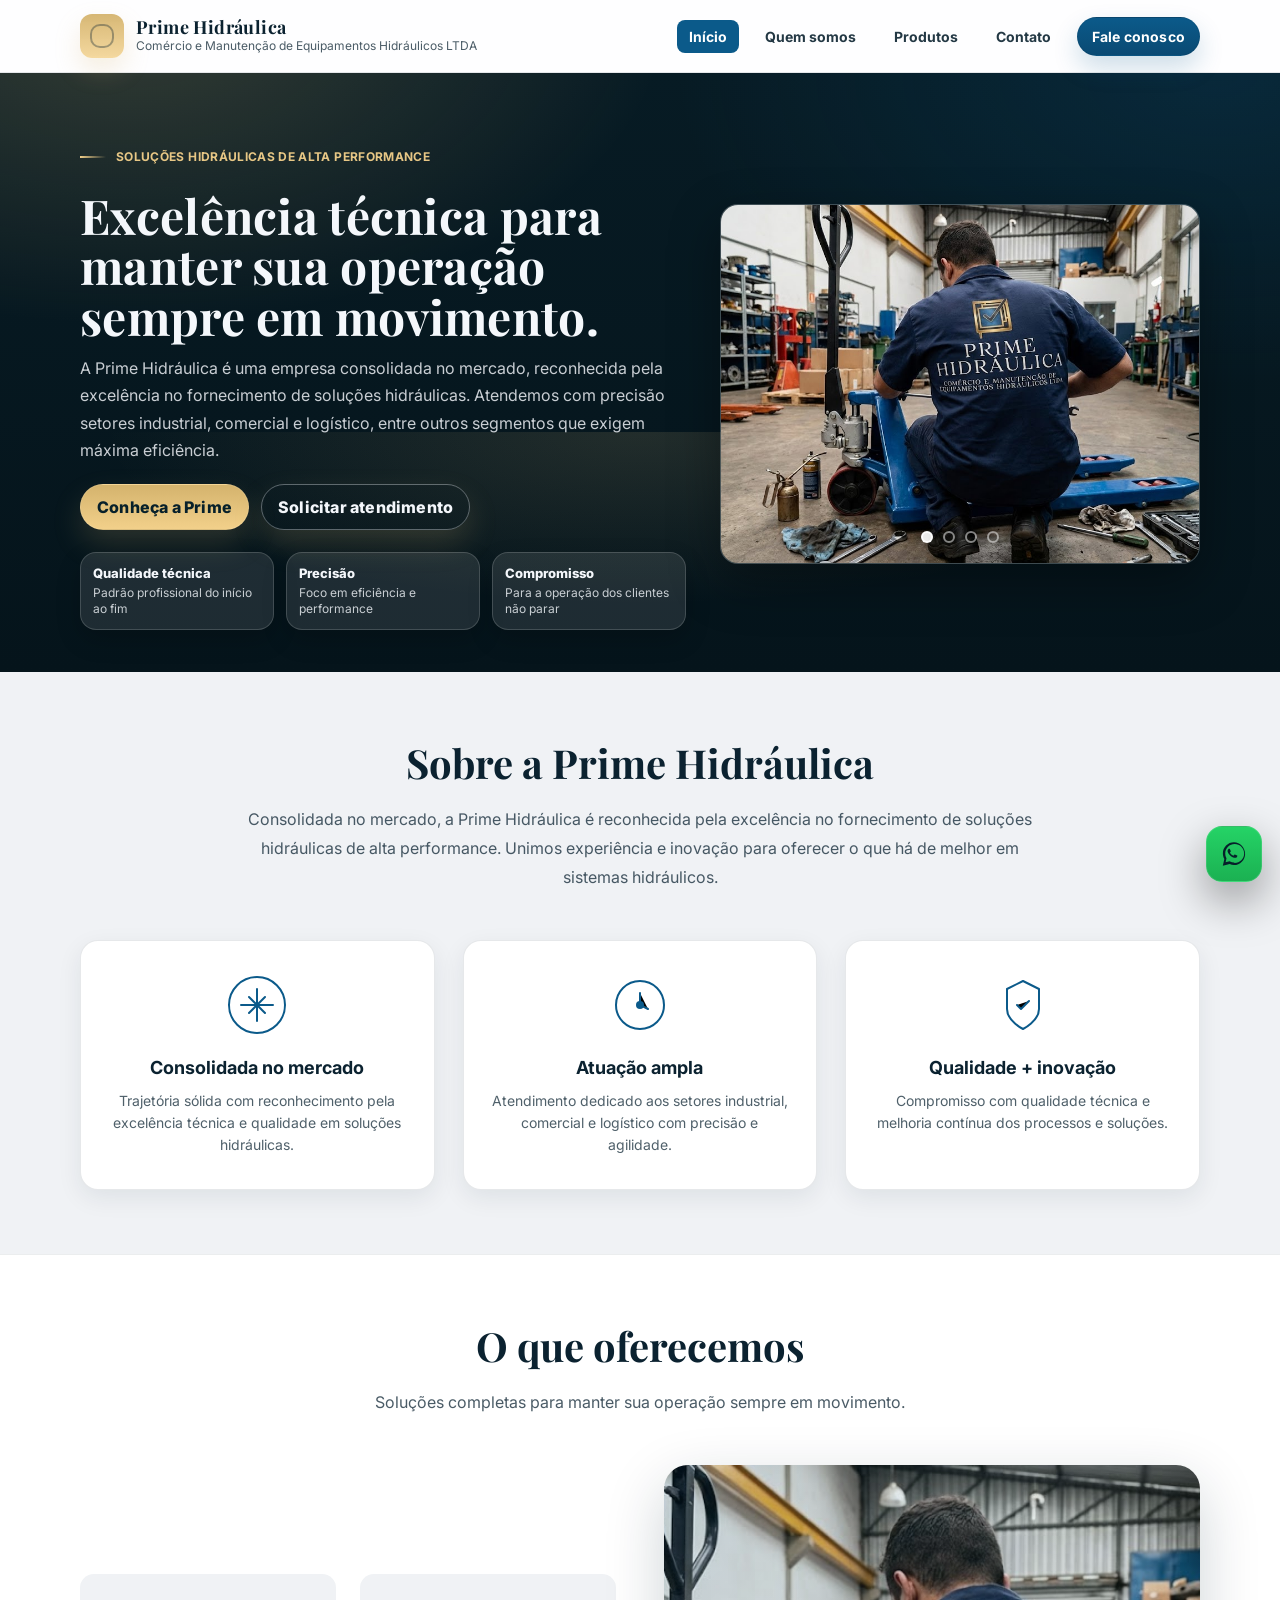
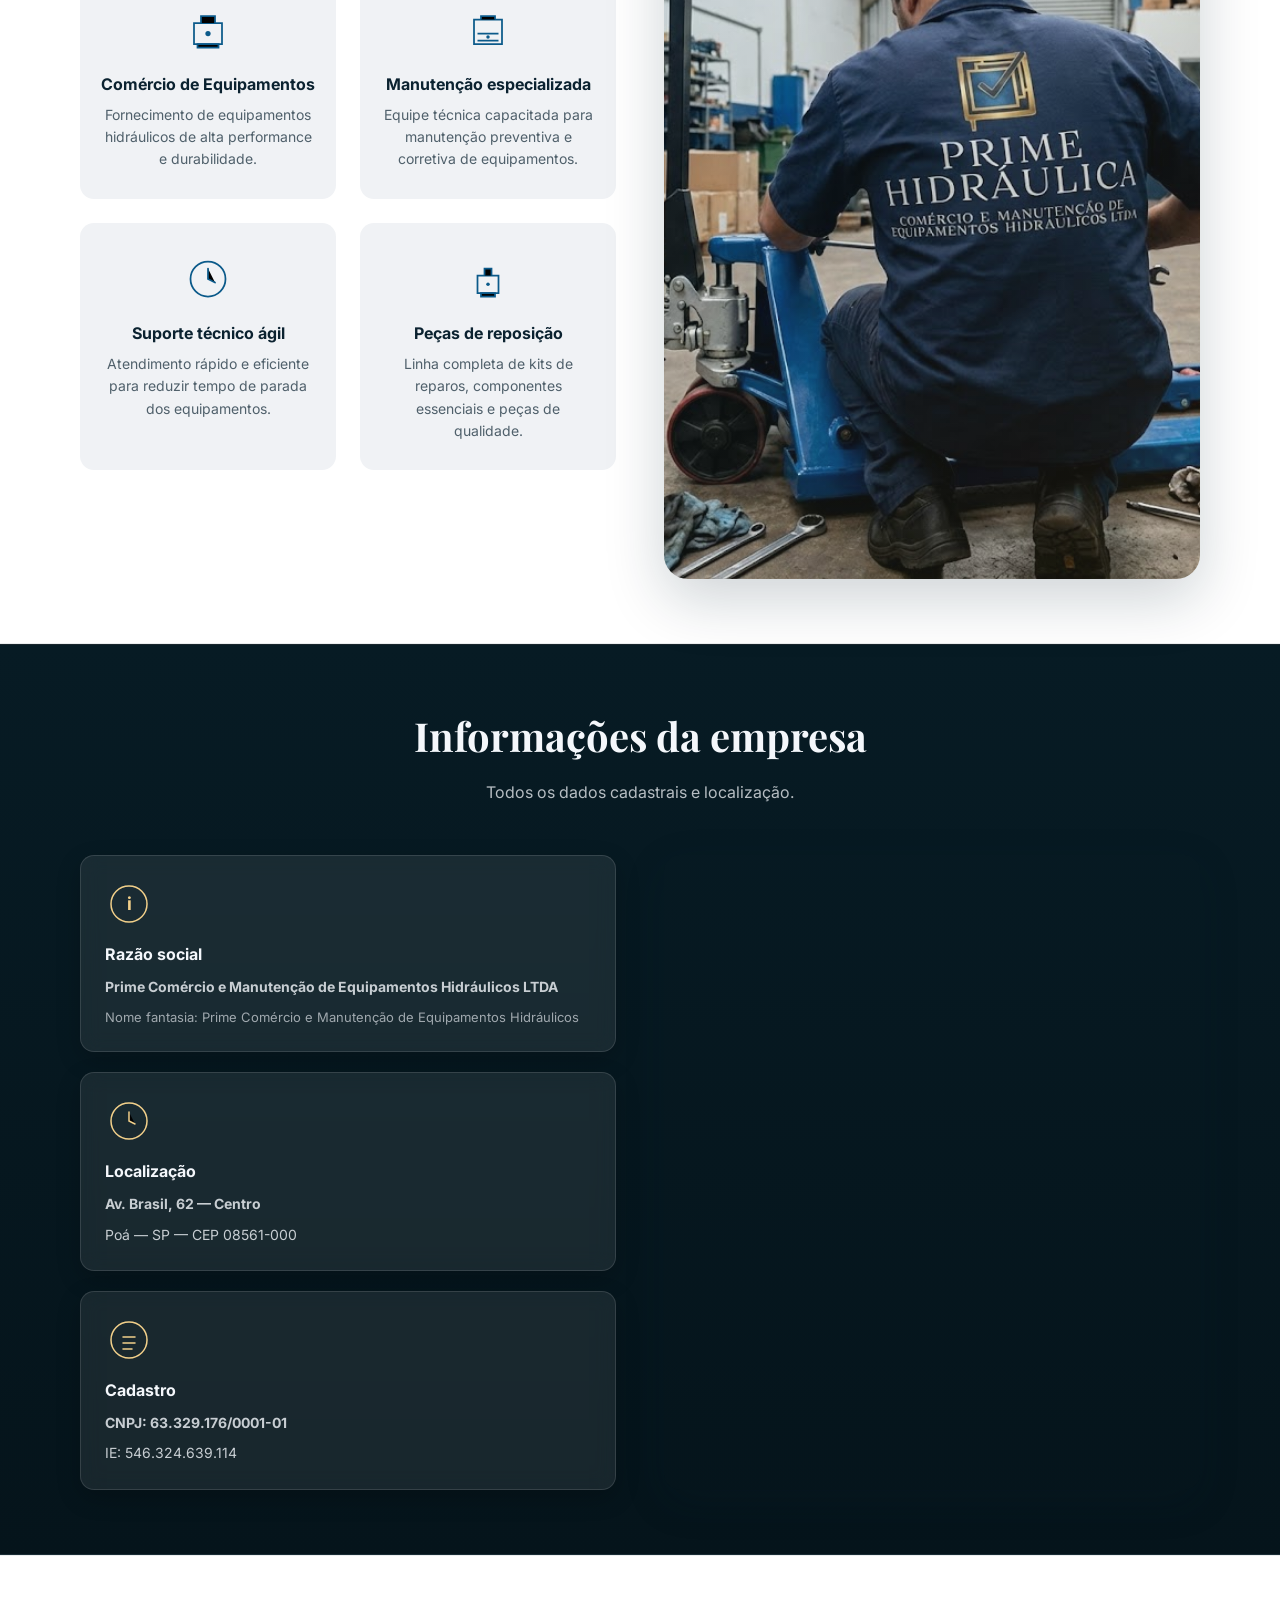
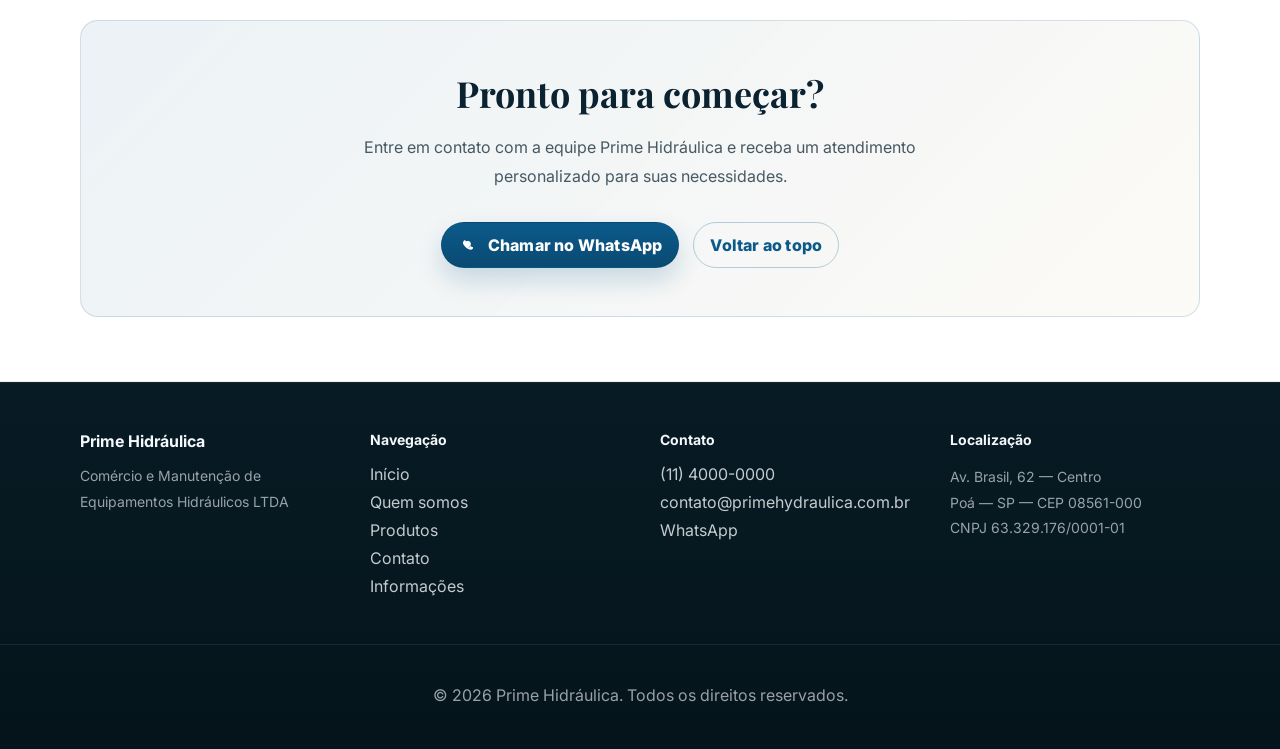
==== index.html @ 7e8cee5f "Add files via upload" ====
<!doctype html>
<html lang="pt-BR">
  <head>
    <meta charset="UTF-8" />
    <meta name="viewport" content="width=device-width, initial-scale=1" />
    <title>Prime Hidráulica</title>
    <meta name="description" content="Soluções hidráulicas de alta performance para indústria, comércio e logística." />

    <link rel="preconnect" href="https://fonts.googleapis.com" />
    <link rel="preconnect" href="https://fonts.gstatic.com" crossorigin />
    <link href="https://fonts.googleapis.com/css2?family=Inter:wght@400;500;600;700&family=Playfair+Display:wght@500;600;700&display=swap" rel="stylesheet" />

    <link rel="stylesheet" href="styles.css" />
  </head>
  <body>
    <a class="skip-link" href="#conteudo">Pular para o conteúdo</a>

    <header class="site-header">
      <div class="container header-inner">
        <a class="brand" href="#topo" aria-label="Prime Hidráulica - Início">
          <div class="brand-mark" aria-hidden="true"></div>
          <div class="brand-text">
            <strong class="brand-name">Prime Hidráulica</strong>
            <span class="brand-subtitle">Comércio e Manutenção de Equipamentos Hidráulicos LTDA</span>
          </div>
        </a>

        <nav class="nav" aria-label="Navegação principal">
          <a href="index.html#topo" class="nav-link active">Início</a>
          <a href="index.html#quem-somos" class="nav-link">Quem somos</a>
          <a href="produtos.html" class="nav-link">Produtos</a>
          <a href="contato.html" class="nav-link">Contato</a>
          <a class="btn btn--small" href="contato.html#contato-form">Fale conosco</a>
        </nav>
      </div>
    </header>

    <main id="conteudo">
      <section id="topo" class="hero">
        <div class="container hero-grid">
          <div class="hero-content">
            <p class="eyebrow">Soluções hidráulicas de alta performance</p>
            <h1>Excelência técnica para manter sua operação sempre em movimento.</h1>
            <p class="lead">
              A Prime Hidráulica é uma empresa consolidada no mercado, reconhecida pela excelência no fornecimento de soluções hidráulicas.
              Atendemos com precisão setores industrial, comercial e logístico, entre outros segmentos que exigem máxima eficiência.
            </p>

            <div class="hero-cta">
              <a class="btn" href="#quem-somos">Conheça a Prime</a>
              <a class="btn btn--ghost" href="#contato">Solicitar atendimento</a>
            </div>

            <div class="hero-badges" aria-label="Destaques">
              <div class="badge">
                <span class="badge-title">Qualidade técnica</span>
                <span class="badge-desc">Padrão profissional do início ao fim</span>
              </div>
              <div class="badge">
                <span class="badge-title">Precisão</span>
                <span class="badge-desc">Foco em eficiência e performance</span>
              </div>
              <div class="badge">
                <span class="badge-title">Compromisso</span>
                <span class="badge-desc">Para a operação dos clientes não parar</span>
              </div>
            </div>
          </div>

          <div class="hero-media" aria-label="Identidade visual">
            <div class="hero-carousel">
              <div class="carousel-slide active">
                <img src="img/slide/mecanico.jpg" alt="Técnico em manutenção" />
              </div>
              <div class="carousel-slide">
                <img src="img/slide/mecanico2.jpg" alt="Serviço de manutenção" />
              </div>
              <div class="carousel-slide">
                <img src="img/slide/mecanico3.jpg" alt="Manutenção de equipamentos" />
              </div>
              <div class="carousel-slide">
                <img src="img/slide/18 (1).jpg" alt="Equipamentos hidráulicos" />
              </div>
              <div class="carousel-controls">
                <button class="carousel-dot active" aria-label="Slide 1"></button>
                <button class="carousel-dot" aria-label="Slide 2"></button>
                <button class="carousel-dot" aria-label="Slide 3"></button>
                <button class="carousel-dot" aria-label="Slide 4"></button>
              </div>
            </div>
          </div>
        </div>

        <div class="hero-glow" aria-hidden="true"></div>
      </section>

      <section id="quem-somos" class="section">
        <div class="container">
          <div class="section-intro">
            <h2>Sobre a Prime Hidráulica</h2>
            <p>Consolidada no mercado, a Prime Hidráulica é reconhecida pela excelência no fornecimento de soluções hidráulicas de alta performance. Unimos experiência e inovação para oferecer o que há de melhor em sistemas hidráulicos.</p>
          </div>

          <div class="features-grid">
            <article class="feature-card">
              <div class="feature-icon">
                <svg viewBox="0 0 64 64" aria-hidden="true">
                  <circle cx="32" cy="32" r="28" fill="none" stroke="currentColor" stroke-width="2"/>
                  <path d="M32 16v32M16 32h32M24 24l16 16M40 24l-16 16" stroke="currentColor" stroke-width="2" stroke-linecap="round"/>
                </svg>
              </div>
              <h3>Consolidada no mercado</h3>
              <p>Trajetória sólida com reconhecimento pela excelência técnica e qualidade em soluções hidráulicas.</p>
            </article>

            <article class="feature-card">
              <div class="feature-icon">
                <svg viewBox="0 0 64 64" aria-hidden="true">
                  <path d="M32 8c13.3 0 24 10.7 24 24s-10.7 24-24 24S8 45.3 8 32 18.7 8 32 8z" fill="none" stroke="currentColor" stroke-width="2"/>
                  <path d="M32 20v12l8 4" stroke="currentColor" stroke-width="2" stroke-linecap="round"/>
                  <circle cx="32" cy="32" r="4" fill="currentColor"/>
                </svg>
              </div>
              <h3>Atuação ampla</h3>
              <p>Atendimento dedicado aos setores industrial, comercial e logístico com precisão e agilidade.</p>
            </article>

            <article class="feature-card">
              <div class="feature-icon">
                <svg viewBox="0 0 64 64" aria-hidden="true">
                  <path d="M32 8L48 16v20c0 12-16 20-16 20s-16-8-16-20V16l16-8z" fill="none" stroke="currentColor" stroke-width="2" stroke-linejoin="round"/>
                  <path d="M26 32l4 4 8-8" stroke="currentColor" stroke-width="2" stroke-linecap="round" stroke-linejoin="round"/>
                </svg>
              </div>
              <h3>Qualidade + inovação</h3>
              <p>Compromisso com qualidade técnica e melhoria contínua dos processos e soluções.</p>
            </article>
          </div>
        </div>
      </section>

      <section id="servicos" class="section section--alt">
        <div class="container">
          <div class="section-intro">
            <h2>O que oferecemos</h2>
            <p>Soluções completas para manter sua operação sempre em movimento.</p>
          </div>

          <div class="services-layout">
            <div class="services-content">
              <div class="services-grid">
                <div class="service-item">
                  <div class="service-icon">
                    <svg viewBox="0 0 64 64" aria-hidden="true">
                      <path d="M16 24h32v24H16z" fill="none" stroke="currentColor" stroke-width="2"/>
                      <path d="M24 24V16h16v8M20 48h24v4H20z" stroke="currentColor" stroke-width="2"/>
                      <circle cx="32" cy="36" r="3" fill="currentColor"/>
                    </svg>
                  </div>
                  <h4>Comércio de Equipamentos</h4>
                  <p>Fornecimento de equipamentos hidráulicos de alta performance e durabilidade.</p>
                </div>

                <div class="service-item">
                  <div class="service-icon">
                    <svg viewBox="0 0 64 64" aria-hidden="true">
                      <path d="M16 20h32v28H16z" fill="none" stroke="currentColor" stroke-width="2"/>
                      <path d="M24 20v-4h16v4M20 36h24M20 44h24" stroke="currentColor" stroke-width="2"/>
                      <circle cx="32" cy="40" r="2" fill="currentColor"/>
                    </svg>
                  </div>
                  <h4>Manutenção especializada</h4>
                  <p>Equipe técnica capacitada para manutenção preventiva e corretiva de equipamentos.</p>
                </div>

                <div class="service-item">
                  <div class="service-icon">
                    <svg viewBox="0 0 64 64" aria-hidden="true">
                      <path d="M32 12c11 0 20 9 20 20s-9 20-20 20-20-9-20-20 9-20 20-20z" fill="none" stroke="currentColor" stroke-width="2"/>
                      <path d="M32 20v12l8 4" stroke="currentColor" stroke-width="2" stroke-linecap="round"/>
                    </svg>
                  </div>
                  <h4>Suporte técnico ágil</h4>
                  <p>Atendimento rápido e eficiente para reduzir tempo de parada dos equipamentos.</p>
                </div>

                <div class="service-item">
                  <div class="service-icon">
                    <svg viewBox="0 0 64 64" aria-hidden="true">
                      <path d="M20 28h24v20H20z" fill="none" stroke="currentColor" stroke-width="2"/>
                      <path d="M28 28v-8h8v8M24 48h16v4H24z" stroke="currentColor" stroke-width="2"/>
                      <circle cx="32" cy="38" r="2" fill="currentColor"/>
                    </svg>
                  </div>
                  <h4>Peças de reposição</h4>
                  <p>Linha completa de kits de reparos, componentes essenciais e peças de qualidade.</p>
                </div>
              </div>
            </div>

            <div class="services-image">
              <div class="service-image-mask">
                <img src="img/mecanico.jpg" alt="Técnico em manutenção de equipamentos hidráulicos" />
              </div>
            </div>
          </div>
        </div>
      </section>

      <section id="endereco" class="section">
        <div class="container">
          <div class="section-intro">
            <h2>Informações da empresa</h2>
            <p>Todos os dados cadastrais e localização.</p>
          </div>

          <div class="info-layout">
            <div class="info-content">
              <div class="info-grid">
                <div class="info-card">
                  <div class="info-icon">
                    <svg viewBox="0 0 64 64" aria-hidden="true">
                      <path d="M32 8c13.3 0 24 10.7 24 24 0 13.3-10.7 24-24 24S8 45.3 8 32 18.7 8 32 8z" fill="none" stroke="currentColor" stroke-width="2"/>
                      <text x="32" y="40" text-anchor="middle" font-size="24" font-weight="bold" fill="currentColor">i</text>
                    </svg>
                  </div>
                  <h3>Razão social</h3>
                  <p><strong>Prime Comércio e Manutenção de Equipamentos Hidráulicos LTDA</strong></p>
                  <p class="small">Nome fantasia: Prime Comércio e Manutenção de Equipamentos Hidráulicos</p>
                </div>

                <div class="info-card">
                  <div class="info-icon">
                    <svg viewBox="0 0 64 64" aria-hidden="true">
                      <path d="M32 8c13.3 0 24 10.7 24 24 0 13.3-10.7 24-24 24S8 45.3 8 32 18.7 8 32 8z" fill="none" stroke="currentColor" stroke-width="2"/>
                      <path d="M32 20v12l8 4" stroke="currentColor" stroke-width="2" stroke-linecap="round"/>
                    </svg>
                  </div>
                  <h3>Localização</h3>
                  <p><strong>Av. Brasil, 62 — Centro</strong></p>
                  <p>Poá — SP — CEP 08561-000</p>
                </div>

                <div class="info-card">
                  <div class="info-icon">
                    <svg viewBox="0 0 64 64" aria-hidden="true">
                      <path d="M32 8c13.3 0 24 10.7 24 24 0 13.3-10.7 24-24 24S8 45.3 8 32 18.7 8 32 8z" fill="none" stroke="currentColor" stroke-width="2"/>
                      <path d="M24 28h16M24 36h16M24 44h12" stroke="currentColor" stroke-width="2" stroke-linecap="round"/>
                    </svg>
                  </div>
                  <h3>Cadastro</h3>
                  <p><strong>CNPJ: 63.329.176/0001-01</strong></p>
                  <p>IE: 546.324.639.114</p>
                </div>
              </div>
            </div>

            <div class="info-map">
              <iframe src="https://www.google.com/maps/embed?pb=!1m18!1m12!1m3!1d3671.7817468679677!2d-46.9791356!3d-23.0317845!2m3!1f0!2f0!3f0!3m2!1i1024!2i768!4f13.1!3m3!1m2!1s0x94cf2d5f144df12f%3A0x7679ca3ddbf843f9!2sAv.%20Brasil%2C%2062%20-%20Vila%20Thereza%2C%20Vinhedo%20-%20SP%2C%2013280-000!5e0!3m2!1spt-BR!2sbr!4v1768766371901!5m2!1spt-BR!2sbr" style="border:0;border-radius:16px;width:100%;height:100%;" allowfullscreen="" loading="lazy" referrerpolicy="no-referrer-when-downgrade"></iframe>
            </div>
          </div>
        </div>
      </section>

      <section id="contato" class="section section--alt">
        <div class="container">
          <div class="cta-box">
            <div class="cta-content">
              <h2>Pronto para começar?</h2>
              <p>Entre em contato com a equipe Prime Hidráulica e receba um atendimento personalizado para suas necessidades.</p>
            </div>

            <div class="cta-actions">
              <a class="btn" href="https://wa.me/55SEUNUMEROAQUI" target="_blank" rel="noopener noreferrer">
                <svg viewBox="0 0 24 24" width="20" height="20" fill="currentColor">
                  <path d="M17.472 14.382c-.297-.149-1.758-.867-2.03-.967-.273-.099-.471-.148-.67.15-.197.297-.767.966-.94 1.164-.173.199-.347.223-.644.075-.297-.15-1.255-.463-2.39-1.475-.883-.788-1.48-1.761-1.653-2.059-.173-.297-.018-.458.13-.606.134-.133.298-.347.446-.52.149-.174.198-.298.298-.497.099-.198.05-.371-.025-.52-.075-.149-.669-1.612-.916-2.207-.242-.579-.487-.5-.67-.51-.173-.008-.371-.01-.57-.01-.198 0-.52.074-.792.372-.272.297-1.04 1.016-1.04 2.479 0 1.462 1.065 2.875 1.213 3.074.149.198 2.096 3.2 5.076 4.487.709.306 1.262.489 1.694.625.712.227 1.36.195 1.871.118.571-.085 1.758-.719 2.006-1.413.248-.694.248-1.289.173-1.413-.074-.124-.272-.198-.57-.347m-5.421-7.403h-.004c-1.052 0-2.082.398-2.847 1.12-.735.71-1.14 1.656-1.14 2.66 0 1.04.415 2.049 1.144 2.792l.002.002c.69.71 1.612 1.13 2.561 1.13h.004c.951 0 1.87-.42 2.561-1.13a3.75 3.75 0 001.141-2.793c0-1.05-.415-2.04-1.144-2.783a3.768 3.768 0 00-2.683-1.198"/>
                </svg>
                Chamar no WhatsApp
              </a>
              <a class="btn btn--ghost" href="#topo">Voltar ao topo</a>
            </div>
          </div>
        </div>
      </section>
    </main>

    <footer class="site-footer">
      <div class="container footer-content">
        <div class="footer-section">
          <strong>Prime Hidráulica</strong>
          <p class="muted">Comércio e Manutenção de Equipamentos Hidráulicos LTDA</p>
        </div>

        <div class="footer-section">
          <h4>Navegação</h4>
          <ul>
            <li><a href="#topo">Início</a></li>
            <li><a href="#quem-somos">Quem somos</a></li>
            <li><a href="produtos.html">Produtos</a></li>
            <li><a href="contato.html">Contato</a></li>
            <li><a href="informacoes.html">Informações</a></li>
          </ul>
        </div>

        <div class="footer-section">
          <h4>Contato</h4>
          <ul>
            <li><a href="tel:+551140000000">(11) 4000-0000</a></li>
            <li><a href="mailto:contato@primehydraulica.com.br">contato@primehydraulica.com.br</a></li>
            <li><a href="https://wa.me/55SEUNUMEROAQUI" target="_blank" rel="noopener noreferrer">WhatsApp</a></li>
          </ul>
        </div>

        <div class="footer-section">
          <h4>Localização</h4>
          <p class="muted">Av. Brasil, 62 — Centro<br>Poá — SP — CEP 08561-000<br>CNPJ 63.329.176/0001-01</p>
        </div>
      </div>

      <div class="footer-bottom">
        <p class="muted">&copy; 2026 Prime Hidráulica. Todos os direitos reservados.</p>
      </div>
    </footer>

    <a
      class="whatsapp-fab"
      href="https://wa.me/55SEUNUMEROAQUI"
      target="_blank"
      rel="noopener noreferrer"
      aria-label="Falar no WhatsApp"
      title="Falar no WhatsApp"
    >
      <svg viewBox="0 0 32 32" aria-hidden="true" focusable="false">
        <path
          fill="currentColor"
          d="M19.11 17.42c-.27-.14-1.62-.8-1.87-.9-.25-.09-.43-.14-.61.14-.18.27-.7.9-.86 1.08-.16.18-.32.2-.59.07-.27-.14-1.15-.42-2.19-1.35-.81-.72-1.35-1.61-1.51-1.88-.16-.27-.02-.42.12-.56.12-.12.27-.32.41-.48.14-.16.18-.27.27-.45.09-.18.05-.34-.02-.48-.07-.14-.61-1.48-.84-2.03-.22-.54-.45-.47-.61-.48h-.52c-.18 0-.48.07-.73.34-.25.27-.95.93-.95 2.27 0 1.34.98 2.64 1.12 2.82.14.18 1.93 2.95 4.69 4.13.66.28 1.17.45 1.57.58.66.21 1.26.18 1.73.11.53-.08 1.62-.66 1.85-1.3.23-.64.23-1.2.16-1.3-.07-.11-.25-.18-.52-.32z"
        />
        <path
          fill="currentColor"
          d="M15.99 2.67C8.98 2.67 3.3 8.35 3.3 15.36c0 2.23.58 4.41 1.69 6.33L3.2 29.33l7.85-1.76a12.66 12.66 0 0 0 4.94 1c7.01 0 12.69-5.68 12.69-12.69S23 2.67 15.99 2.67zm0 23.02c-1.6 0-3.17-.39-4.58-1.13l-.33-.17-4.66 1.05 1-4.54-.18-.35a10.78 10.78 0 0 1-1.25-5.14c0-5.95 4.86-10.81 10.81-10.81s10.81 4.86 10.81 10.81-4.86 10.81-10.81 10.81z"
        />
      </svg>
    </a>

    <script>
      (function() {
        const slides = document.querySelectorAll('.carousel-slide');
        const dots = document.querySelectorAll('.carousel-dot');
        let currentSlide = 0;
        const slideInterval = 5000;

        function showSlide(n) {
          slides.forEach(slide => slide.classList.remove('active'));
          dots.forEach(dot => dot.classList.remove('active'));
          
          slides[n].classList.add('active');
          dots[n].classList.add('active');
        }

        function nextSlide() {
          currentSlide = (currentSlide + 1) % slides.length;
          showSlide(currentSlide);
        }

        dots.forEach((dot, index) => {
          dot.addEventListener('click', () => {
            currentSlide = index;
            showSlide(currentSlide);
          });
        });

        setInterval(nextSlide, slideInterval);
      })();
    </script>
  </body>
</html>
---- styles.css ----
:root{
  --bg:#f5f7fb;
  --bg-2:#ffffff;
  --card:#ffffff;
  --text:#0b2230;
  --muted:rgba(11,34,48,.74);
  --stroke:rgba(11,34,48,.12);
  --gold:#d4b36d;
  --gold-2:#f2d08a;
  --primary:#0b5a8a;
  --primary-2:#0a4a73;
  --hero-bg:#071b24;
  --hero-bg-2:#05141b;
  --shadow:0 14px 40px rgba(11,34,48,.14);
  --radius:18px;
  --radius-sm:14px;
  --container:1120px;
}

*{box-sizing:border-box}
html,body{height:100%}
body{
  margin:0;
  font-family:Inter,system-ui,-apple-system,Segoe UI,Roboto,Arial,sans-serif;
  color:var(--text);
  background:#f0f2f5;
  overflow-x:hidden;
}

img{max-width:100%;display:block}
a{color:inherit;text-decoration:none}

section{scroll-margin-top:92px}

.skip-link{
  position:absolute;
  left:-999px;
  top:12px;
  background:var(--gold);
  color:#07202a;
  padding:10px 14px;
  border-radius:999px;
  font-weight:700;
}
.skip-link:focus{left:12px;z-index:999}

.container{
  width:min(100% - 40px, var(--container));
  margin-inline:auto;
}

.site-header{
  position:sticky;
  top:0;
  z-index:50;
  background:rgba(255,255,255,.92);
  backdrop-filter:blur(10px);
  border-bottom:1px solid rgba(11,34,48,.10);
}

.header-inner{
  display:flex;
  align-items:center;
  justify-content:space-between;
  gap:18px;
  padding:14px 0;
}

.brand{display:flex;align-items:center;gap:12px;min-width:220px}
.brand-mark{
  width:44px;height:44px;border-radius:12px;
  background:linear-gradient(180deg, rgba(212,179,109,.95), rgba(242,208,138,.82));
  box-shadow:0 12px 26px rgba(212,179,109,.22);
  position:relative;
}
.brand-mark::after{
  content:"";
  position:absolute;
  inset:10px;
  border-radius:10px;
  border:2px solid rgba(11,34,48,.35);
}
.brand-text{display:flex;flex-direction:column;gap:2px}
.brand-name{font-family:"Playfair Display",serif;letter-spacing:.4px;font-size:18px;line-height:1.05}
.brand-subtitle{font-size:12px;color:var(--muted);line-height:1.2}

.nav{display:flex;align-items:center;gap:14px}
.nav a{font-weight:700;font-size:14px;color:rgba(11,34,48,.90);text-decoration:none;transition:color .2s ease}
.nav a:hover{color:var(--primary)}
.nav a:focus-visible{outline:2px solid rgba(11,90,138,.35);outline-offset:4px;border-radius:10px}
.nav-link{padding:8px 12px;border-radius:8px}
.nav-link.active{background:var(--primary);color:#ffffff}

.btn{
  display:inline-flex;
  align-items:center;
  justify-content:center;
  gap:10px;
  padding:12px 16px;
  border-radius:999px;
  background:linear-gradient(180deg, var(--primary), var(--primary-2));
  color:#ffffff;
  font-weight:800;
  letter-spacing:.2px;
  border:1px solid rgba(11,34,48,.08);
  box-shadow:0 12px 26px rgba(11,90,138,.20);
  transition:transform .15s ease, filter .15s ease;
}
.btn:hover{transform:translateY(-1px);filter:saturate(1.06)}
.btn:active{transform:translateY(0)}
.btn--ghost{
  background:transparent;
  color:var(--primary);
  border:1px solid rgba(11,90,138,.28);
  box-shadow:none;
}
.btn--ghost:hover{border-color:rgba(11,90,138,.45)}
.btn--small{padding:10px 14px;font-size:13px;color:#ffffff !important}

.hero{
  position:relative;
  padding:64px 0 42px;
  background:radial-gradient(900px 520px at 10% -10%, rgba(212,179,109,.22), transparent 60%),
             radial-gradient(900px 520px at 95% 0%, rgba(11,90,138,.22), transparent 60%),
             linear-gradient(180deg, var(--hero-bg) 0%, var(--hero-bg-2) 100%);
  color:#f4f7fb;
}

.hero-grid{
  display:grid;
  grid-template-columns:1.2fr .95fr;
  gap:34px;
  align-items:center;
}

.hero-content{position:relative;z-index:2}
.eyebrow{
  display:inline-flex;
  align-items:center;
  gap:10px;
  color:rgba(242,208,138,.95);
  font-weight:700;
  letter-spacing:.35px;
  text-transform:uppercase;
  font-size:12px;
}
.eyebrow::before{
  content:"";
  width:26px;height:2px;
  background:linear-gradient(90deg, rgba(242,208,138,1), rgba(242,208,138,0));
}

.hero h1{
  font-family:"Playfair Display",serif;
  font-size:clamp(30px, 4vw, 48px);
  line-height:1.05;
  margin:14px 0 14px;
  letter-spacing:.3px;
}

.lead{
  color:rgba(244,247,251,.82);
  font-size:16px;
  line-height:1.7;
  margin:0 0 20px;
}

.hero-cta{display:flex;gap:12px;flex-wrap:wrap}

.hero .btn{
  background:linear-gradient(180deg, rgba(212,179,109,1), rgba(242,208,138,1));
  color:#07202a;
  border:1px solid rgba(255,255,255,.10);
  box-shadow:0 14px 30px rgba(212,179,109,.18);
}
.hero .btn--ghost{
  background:transparent;
  color:#f4f7fb;
  border:1px solid rgba(244,247,251,.35);
}
.hero .btn--ghost:hover{border-color:rgba(244,247,251,.55)}

.hero-badges{
  margin-top:22px;
  display:grid;
  grid-template-columns:repeat(3, minmax(0, 1fr));
  gap:12px;
}

.badge{
  background:rgba(255,255,255,.10);
  border:1px solid rgba(255,255,255,.16);
  border-radius:16px;
  padding:12px 12px;
  box-shadow:0 10px 24px rgba(0,0,0,.18);
}
.badge-title{display:block;font-weight:800;font-size:13px}
.badge-desc{display:block;color:rgba(244,247,251,.80);font-size:12px;line-height:1.35;margin-top:4px}

.hero-media{position:relative;z-index:2}

.hero-carousel{
  position:relative;
  border-radius:var(--radius);
  background:rgba(255,255,255,.06);
  border:1px solid rgba(255,255,255,.18);
  box-shadow:0 18px 50px rgba(0,0,0,.35);
  overflow:hidden;
  aspect-ratio:4/3;
}

.carousel-slide{
  position:absolute;
  inset:0;
  opacity:0;
  transition:opacity .8s ease-in-out;
}

.carousel-slide.active{opacity:1}

.carousel-slide img{
  width:100%;
  height:100%;
  object-fit:cover;
  object-position:center;
  display:block;
}

.carousel-controls{
  position:absolute;
  bottom:20px;
  left:50%;
  transform:translateX(-50%);
  display:flex;
  gap:10px;
  z-index:10;
}

.carousel-dot{
  width:12px;
  height:12px;
  border-radius:50%;
  border:2px solid rgba(255,255,255,.5);
  background:transparent;
  cursor:pointer;
  transition:all .3s ease;
  padding:0;
}

.carousel-dot.active{
  background:rgba(255,255,255,.9);
  border-color:rgba(255,255,255,.9);
}

.carousel-dot:hover{
  border-color:rgba(255,255,255,.8);
}

.hero-glow{
  position:absolute;
  inset:auto 0 0 0;
  height:240px;
  background:radial-gradient(70% 120% at 50% 0%, rgba(242,208,138,.12), transparent 60%);
  pointer-events:none;
}

.section{padding:64px 0}
.section--alt{
  background:#ffffff;
  border-top:1px solid rgba(11,34,48,.08);
  border-bottom:1px solid rgba(11,34,48,.08);
}
#endereco{
  background:linear-gradient(180deg, var(--hero-bg) 0%, var(--hero-bg-2) 100%);
  border-top:1px solid rgba(255,255,255,.08);
  border-bottom:1px solid rgba(255,255,255,.08);
}
#endereco .section-intro h2{color:#f4f7fb}
#endereco .section-intro p{color:rgba(244,247,251,.74)}

.section-intro{text-align:center;margin-bottom:48px;max-width:800px;margin-left:auto;margin-right:auto}
.section-intro h2{
  font-family:"Playfair Display",serif;
  font-size:clamp(28px, 4vw, 40px);
  margin:0 0 16px;
  color:var(--text);
}
.section-intro p{margin:0;color:var(--muted);line-height:1.8;font-size:16px}

.features-grid{
  display:grid;
  grid-template-columns:repeat(auto-fit, minmax(280px, 1fr));
  gap:28px;
  margin-top:32px;
}

.feature-card{
  background:#ffffff;
  border:1px solid rgba(11,34,48,.10);
  border-radius:var(--radius);
  padding:32px 24px;
  text-align:center;
  transition:transform .2s ease, box-shadow .2s ease;
  box-shadow:0 8px 24px rgba(11,34,48,.08);
}
.feature-card:hover{
  transform:translateY(-4px);
  box-shadow:0 16px 40px rgba(11,34,48,.14);
}
.feature-icon{
  width:64px;
  height:64px;
  margin:0 auto 20px;
  color:var(--primary);
  display:flex;
  align-items:center;
  justify-content:center;
}
.feature-icon svg{width:100%;height:100%}
.feature-card h3{margin:0 0 12px;font-size:18px;font-weight:700}
.feature-card p{margin:0;color:rgba(11,34,48,.72);line-height:1.6;font-size:14px}

.services-layout{
  display:grid;
  grid-template-columns:1fr 1fr;
  gap:48px;
  align-items:center;
  margin-top:32px;
}

.services-content{flex:1}

.services-grid{
  display:grid;
  grid-template-columns:repeat(2, 1fr);
  gap:24px;
}

.service-item{
  background:#f0f2f5;
  border-radius:var(--radius-sm);
  padding:28px 20px;
  text-align:center;
  transition:all .2s ease;
}
.service-item:hover{
  background:#ffffff;
  border:1px solid rgba(11,90,138,.20);
  box-shadow:0 12px 32px rgba(11,34,48,.12);
}
.service-icon{
  width:56px;
  height:56px;
  margin:0 auto 16px;
  color:var(--primary);
  display:flex;
  align-items:center;
  justify-content:center;
}
.service-icon svg{width:100%;height:100%}
.service-item h4{margin:0 0 10px;font-size:16px;font-weight:700;color:var(--text)}
.service-item p{margin:0;color:rgba(11,34,48,.70);line-height:1.6;font-size:14px}

.services-image{flex:1;display:flex;align-items:center;justify-content:center}

.service-image-mask{
  position:relative;
  width:100%;
  aspect-ratio:3/4;
  border-radius:24px;
  overflow:hidden;
  box-shadow:0 20px 60px rgba(11,34,48,.20);
}

.service-image-mask::before{
  content:'';
  position:absolute;
  inset:0;
  background:linear-gradient(135deg, rgba(11,90,138,.15), rgba(212,179,109,.10));
  pointer-events:none;
  z-index:1;
}

.service-image-mask img{
  width:100%;
  height:100%;
  object-fit:cover;
  object-position:center;
  display:block;
}

.info-layout{
  display:grid;
  grid-template-columns:1fr 1fr;
  gap:48px;
  align-items:stretch;
  margin-top:32px;
}

.info-content{flex:1}

.info-grid{
  display:grid;
  grid-template-columns:1fr;
  gap:20px;
}

.info-card{
  background:rgba(255,255,255,.08);
  border:1px solid rgba(255,255,255,.12);
  border-radius:var(--radius-sm);
  padding:24px;
  box-shadow:0 8px 24px rgba(0,0,0,.20);
  backdrop-filter:blur(10px);
}
#endereco .info-card{
  background:rgba(255,255,255,.08);
  border:1px solid rgba(255,255,255,.12);
}
.info-icon{
  width:48px;
  height:48px;
  margin-bottom:16px;
  color:var(--primary);
  display:flex;
  align-items:center;
  justify-content:center;
}
#endereco .info-icon{color:#f2d08a}
.info-icon svg{width:100%;height:100%}
.info-card h3{margin:0 0 12px;font-size:16px;font-weight:700;color:var(--text)}
#endereco .info-card h3{color:#f4f7fb}
.info-card p{margin:0;color:rgba(11,34,48,.74);line-height:1.6;font-size:14px}
#endereco .info-card p{color:rgba(244,247,251,.80)}
.info-card p + p{margin-top:8px}
.info-card .small{font-size:13px;color:rgba(11,34,48,.62)}
#endereco .info-card .small{color:rgba(244,247,251,.62)}

.info-map{
  flex:1;
  border-radius:16px;
  overflow:hidden;
  box-shadow:0 12px 40px rgba(11,34,48,.15);
  min-height:400px;
}

.info-map iframe{
  width:100%;
  height:100%;
}

.cta-box{
  background:linear-gradient(135deg, rgba(11,90,138,.08), rgba(212,179,109,.06));
  border:1px solid rgba(11,90,138,.16);
  border-radius:var(--radius);
  padding:48px 40px;
  text-align:center;
}
.cta-box h2{
  font-family:"Playfair Display",serif;
  font-size:clamp(28px, 4vw, 36px);
  margin:0 0 16px;
  color:var(--text);
}
.cta-box p{margin:0 0 32px;color:var(--muted);line-height:1.8;max-width:600px;margin-left:auto;margin-right:auto;font-size:16px}
.cta-actions{display:flex;gap:14px;flex-wrap:wrap;justify-content:center}

.site-footer{
  padding:48px 0 28px;
  border-top:1px solid rgba(255,255,255,.08);
  background:linear-gradient(180deg, var(--hero-bg) 0%, var(--hero-bg-2) 100%);
}

.footer-content{
  display:grid;
  grid-template-columns:repeat(auto-fit, minmax(240px, 1fr));
  gap:40px;
  margin-bottom:40px;
}

.footer-section{color:#f4f7fb}
.footer-section strong{display:block;font-size:16px;margin-bottom:12px}
.footer-section h4{margin:0 0 16px;font-size:14px;font-weight:700;color:#f4f7fb}
.footer-section p{margin:0;color:rgba(244,247,251,.74);line-height:1.8;font-size:14px}
.footer-section ul{list-style:none;margin:0;padding:0}
.footer-section li{margin-bottom:8px}
.footer-section a{color:rgba(244,247,251,.80);text-decoration:none;transition:color .2s ease}
.footer-section a:hover{color:#f2d08a}

.footer-bottom{
  border-top:1px solid rgba(255,255,255,.08);
  padding-top:24px;
  text-align:center;
}

.site-footer .muted{color:rgba(244,247,251,.62)}

.hero--page{
  padding:80px 0 60px;
  background:linear-gradient(180deg, var(--hero-bg) 0%, var(--hero-bg-2) 100%);
  color:#f4f7fb;
}

.hero--page h1{
  font-family:"Playfair Display",serif;
  font-size:clamp(36px, 5vw, 48px);
  margin:0 0 16px;
  color:#f4f7fb;
}

.hero--page p{
  font-size:18px;
  color:rgba(244,247,251,.80);
  max-width:600px;
}

.contact-grid{
  display:grid;
  grid-template-columns:1fr 1fr;
  gap:48px;
  align-items:start;
}

.contact-info{background:rgba(255,255,255,.06);border:1px solid rgba(11,34,48,.10);border-radius:var(--radius-sm);padding:32px}
.contact-info h2{margin:0 0 28px;font-size:24px;font-weight:700}
.contact-info h3{margin:0 0 8px;font-size:14px;font-weight:700;color:var(--primary)}
.contact-info p{margin:0 0 24px;color:rgba(11,34,48,.74);line-height:1.6}
.contact-info a{color:var(--primary);text-decoration:none;font-weight:600}
.contact-info a:hover{text-decoration:underline}

.contact-item{margin-bottom:24px}
.contact-item:last-child{margin-bottom:0}

.contact-form-wrapper{background:#ffffff;border:1px solid rgba(11,34,48,.10);border-radius:var(--radius-sm);padding:32px;box-shadow:0 8px 24px rgba(11,34,48,.08)}

.contact-form{display:grid;gap:20px}
.form-group{display:grid;gap:8px}
.form-group label{font-weight:600;font-size:14px;color:var(--text)}
.form-group input,.form-group textarea{
  padding:12px 16px;
  border:1px solid rgba(11,34,48,.15);
  border-radius:8px;
  font-family:inherit;
  font-size:14px;
  color:var(--text);
  transition:border-color .2s ease;
}
.form-group input:focus,.form-group textarea:focus{
  outline:none;
  border-color:var(--primary);
  box-shadow:0 0 0 3px rgba(11,90,138,.10);
}

.products-grid{
  display:grid;
  grid-template-columns:repeat(auto-fill, minmax(280px, 1fr));
  gap:28px;
  margin-top:32px;
}

.products-grid-3{
  display:grid;
  grid-template-columns:repeat(2, 1fr);
  gap:28px;
  margin-top:32px;
}

.product-card{
  background:#ffffff;
  border:1px solid rgba(11,34,48,.10);
  border-radius:var(--radius-sm);
  overflow:hidden;
  box-shadow:0 8px 24px rgba(11,34,48,.08);
  transition:transform .2s ease, box-shadow .2s ease;
}

.product-card:hover{
  transform:translateY(-4px);
  box-shadow:0 16px 40px rgba(11,34,48,.14);
}

.product-card-icon{
  background:#ffffff;
  border:1px solid rgba(11,34,48,.10);
  border-radius:var(--radius-sm);
  padding:32px 24px;
  box-shadow:0 8px 24px rgba(11,34,48,.08);
  transition:transform .2s ease, box-shadow .2s ease;
  display:flex;
  flex-direction:column;
  align-items:center;
  text-align:center;
}

.product-card-icon:hover{
  transform:translateY(-4px);
  box-shadow:0 16px 40px rgba(11,34,48,.14);
}

.product-icon{
  width:80px;
  height:80px;
  margin-bottom:24px;
  color:var(--primary);
  display:flex;
  align-items:center;
  justify-content:center;
}

.product-icon svg{
  width:100%;
  height:100%;
}

.product-image{
  width:100%;
  height:200px;
  overflow:hidden;
  background:#f0f2f5;
}

.product-image img{
  width:100%;
  height:100%;
  object-fit:cover;
  object-position:center;
}

.products-section{margin-bottom:64px}
.products-section:last-child{margin-bottom:0}

.products-section-title{
  font-family:"Playfair Display",serif;
  font-size:28px;
  font-weight:700;
  margin:0 0 12px;
  color:var(--text);
}

.products-section-desc{
  margin:0 0 32px;
  color:var(--muted);
  font-size:16px;
  line-height:1.6;
}

.product-info{padding:24px}
.product-info h4{margin:0 0 12px;font-size:16px;font-weight:700;color:var(--text)}
.product-info p{margin:0 0 16px;color:rgba(11,34,48,.74);line-height:1.6;font-size:14px}

.product-features{
  list-style:none;
  margin:0 0 16px;
  padding:0;
  display:flex;
  flex-direction:column;
  gap:8px;
}

.product-features li{
  font-size:14px;
  color:rgba(11,34,48,.74);
  line-height:1.6;
  padding-left:20px;
  position:relative;
}

.product-features li::before{
  content:"✓";
  position:absolute;
  left:0;
  color:var(--primary);
  font-weight:700;
}

.whatsapp-fab{
  position:fixed;
  right:18px;
  bottom:18px;
  width:56px;
  height:56px;
  border-radius:16px;
  background:linear-gradient(180deg, #25D366, #1bb152);
  color:#07202a;
  display:grid;
  place-items:center;
  box-shadow:0 18px 46px rgba(0,0,0,.40);
  border:1px solid rgba(255,255,255,.12);
  z-index:60;
}
.whatsapp-fab svg{width:28px;height:28px}
.whatsapp-fab:hover{filter:saturate(1.1)}

@media (max-width: 980px){
  .hero-grid{grid-template-columns:1fr;gap:18px}
  .hero-media{order:-1}
  .hero-badges{grid-template-columns:1fr;}
  .features-grid{grid-template-columns:1fr;}
  .services-layout{grid-template-columns:1fr;gap:32px}
  .services-grid{grid-template-columns:repeat(2, 1fr);}
  .info-layout{grid-template-columns:1fr;gap:32px}
  .info-grid{grid-template-columns:1fr;}
  .info-map{min-height:350px}
  .cta-box{padding:32px 24px;}
  .contact-grid{grid-template-columns:1fr;gap:32px}
  .products-grid{grid-template-columns:repeat(2, 1fr)}
  .products-grid-3{grid-template-columns:repeat(2, 1fr)}
  .footer-content{grid-template-columns:repeat(2, 1fr)}
  .nav{display:none}
}

@media (max-width: 640px){
  .section{padding:40px 0}
  .section-intro{margin-bottom:32px}
  .section-intro h2{font-size:clamp(24px, 5vw, 28px)}
  .features-grid{gap:16px}
  .feature-card{padding:24px 16px}
  .services-layout{grid-template-columns:1fr;gap:24px}
  .services-grid{grid-template-columns:1fr;gap:16px}
  .service-image-mask{aspect-ratio:1/1}
  .info-layout{grid-template-columns:1fr;gap:24px}
  .info-grid{gap:16px}
  .info-card{padding:20px}
  .info-map{min-height:300px}
  .cta-box{padding:24px 16px;border-radius:12px}
  .cta-box h2{font-size:clamp(24px, 5vw, 28px)}
  .cta-actions{flex-direction:column}
  .cta-actions .btn{width:100%}
  .contact-grid{grid-template-columns:1fr}
  .contact-info{padding:24px}
  .contact-form-wrapper{padding:24px}
  .products-grid{grid-template-columns:1fr}
  .products-grid-3{grid-template-columns:1fr}
  .product-card-icon{padding:24px 16px}
  .product-icon{width:64px;height:64px;margin-bottom:16px}
  .footer-content{grid-template-columns:1fr}
  .hero--page h1{font-size:clamp(28px, 5vw, 36px)}
}
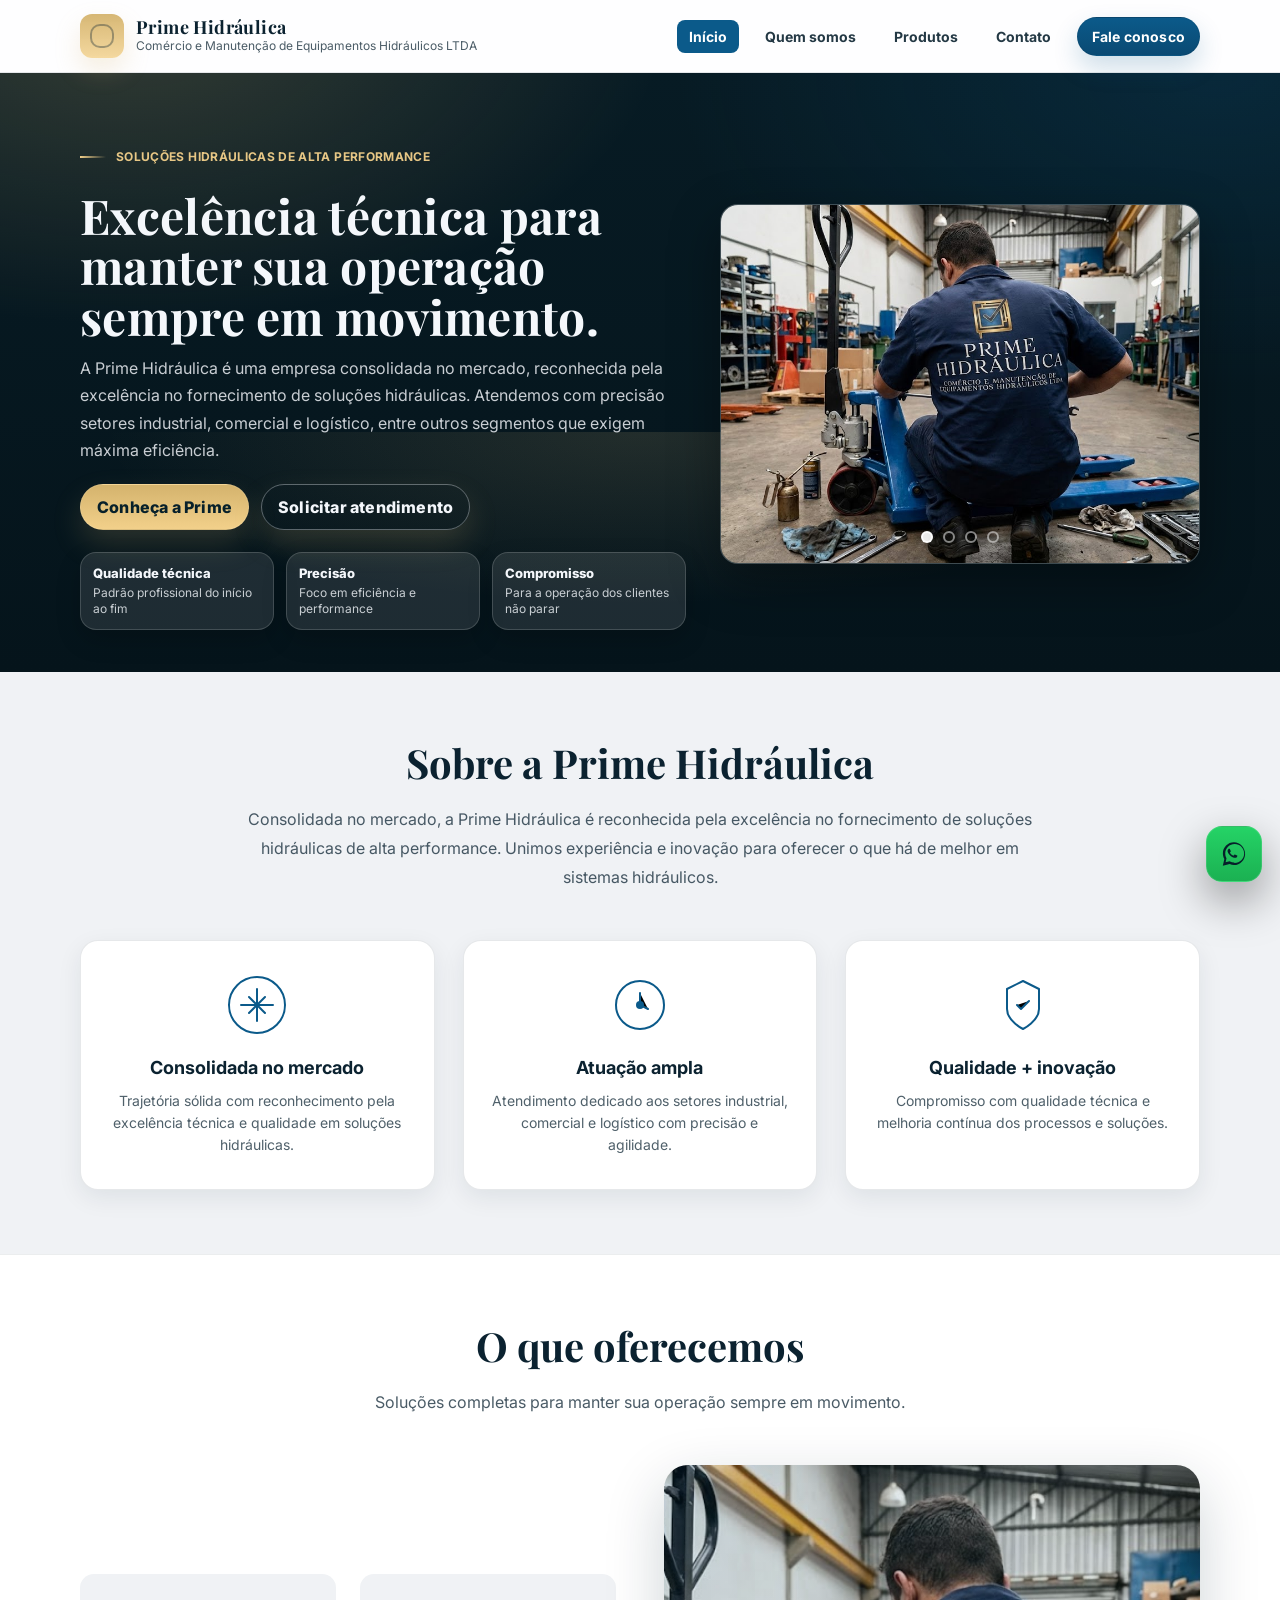
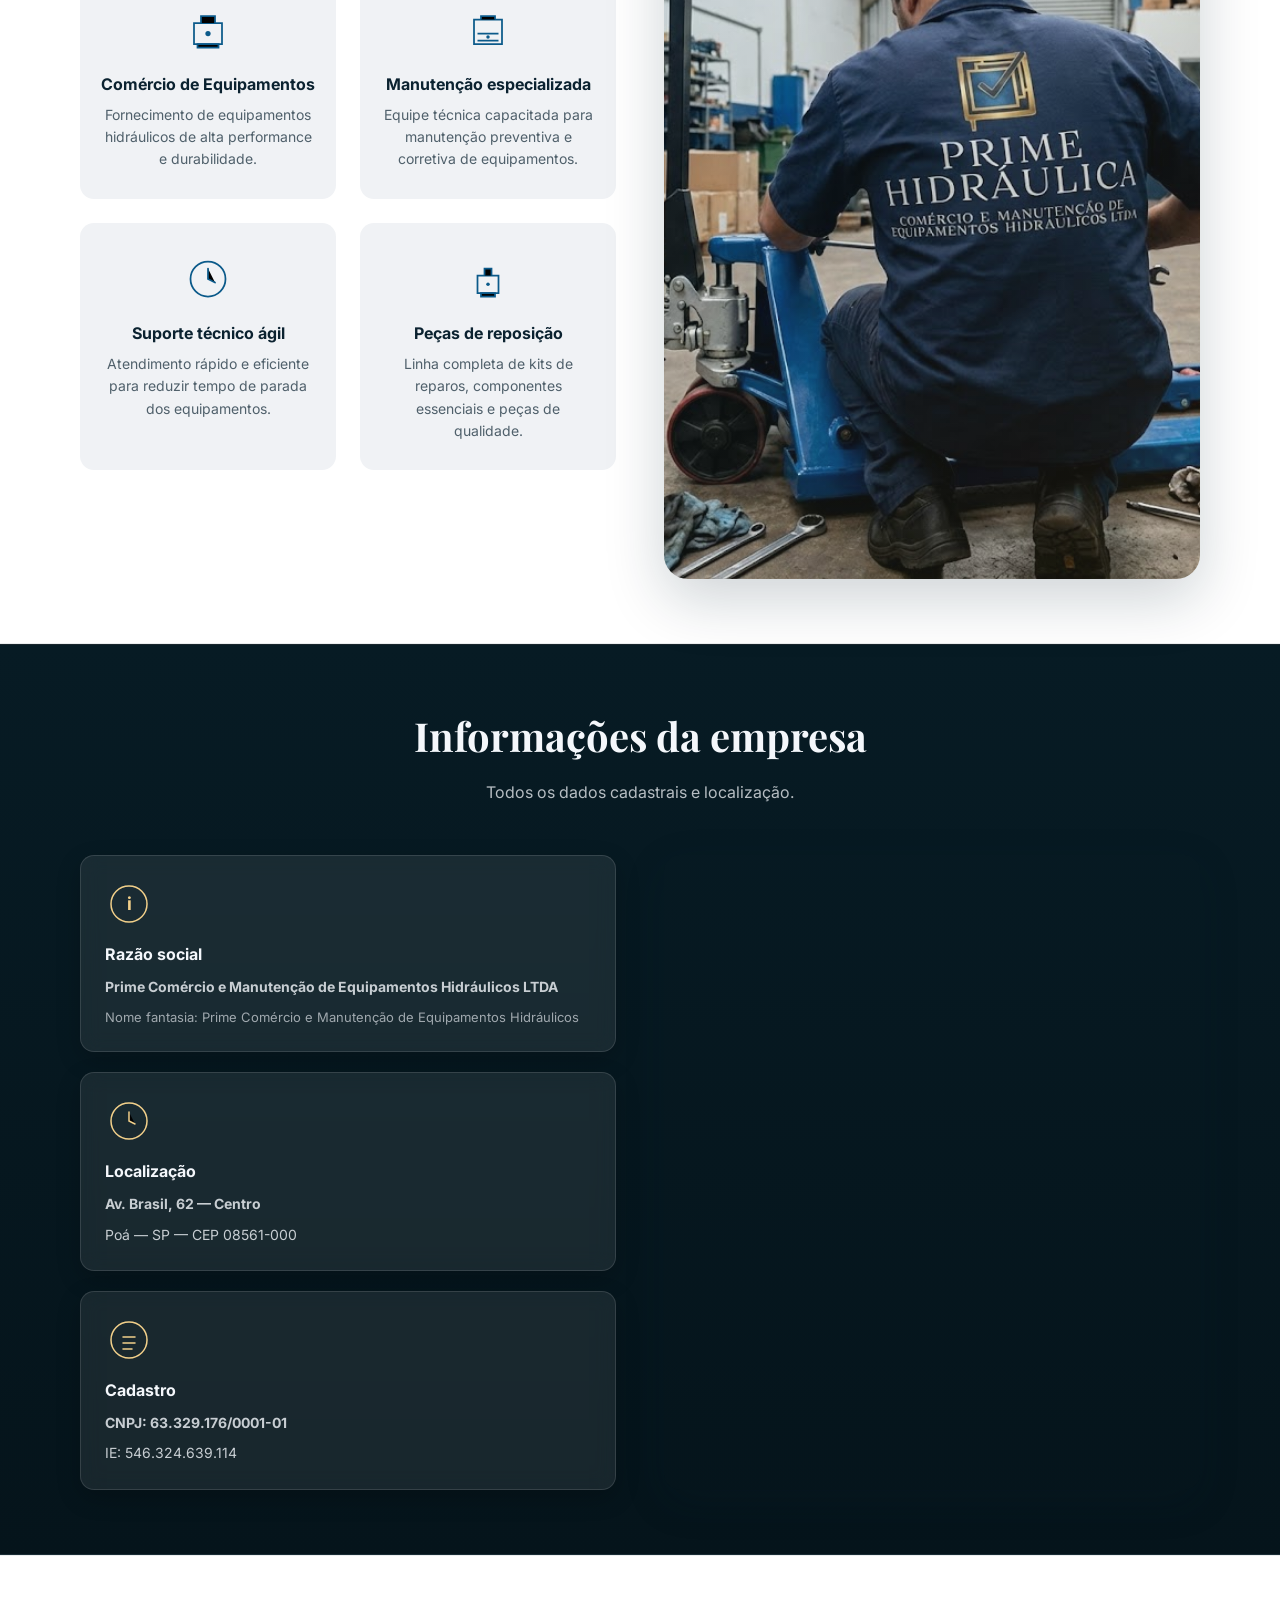
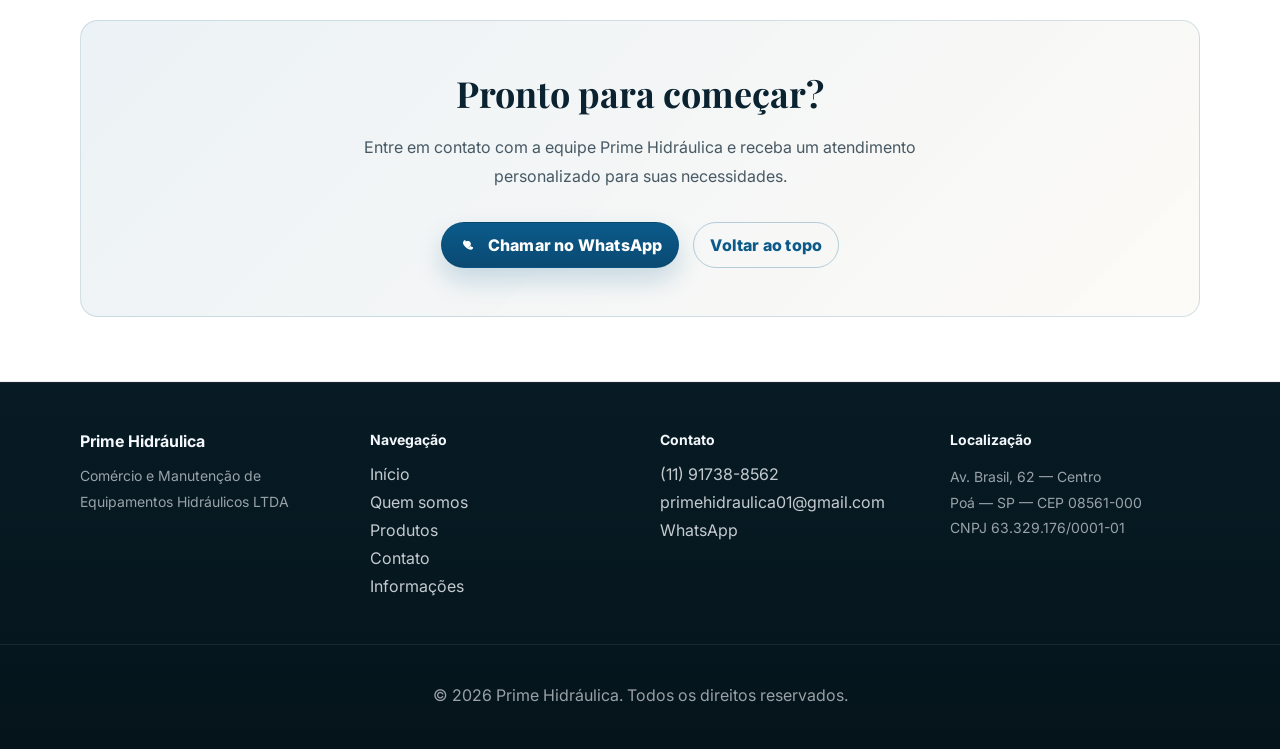
==== commit 7e8757a5: "Add files via upload" ====
--- a/index.html
+++ b/index.html
@@ -271,7 +271,7 @@
             </div>
 
             <div class="cta-actions">
-              <a class="btn" href="https://wa.me/55SEUNUMEROAQUI" target="_blank" rel="noopener noreferrer">
+              <a class="btn" href="https://wa.me/5511917388562" target="_blank" rel="noopener noreferrer">
                 <svg viewBox="0 0 24 24" width="20" height="20" fill="currentColor">
                   <path d="M17.472 14.382c-.297-.149-1.758-.867-2.03-.967-.273-.099-.471-.148-.67.15-.197.297-.767.966-.94 1.164-.173.199-.347.223-.644.075-.297-.15-1.255-.463-2.39-1.475-.883-.788-1.48-1.761-1.653-2.059-.173-.297-.018-.458.13-.606.134-.133.298-.347.446-.52.149-.174.198-.298.298-.497.099-.198.05-.371-.025-.52-.075-.149-.669-1.612-.916-2.207-.242-.579-.487-.5-.67-.51-.173-.008-.371-.01-.57-.01-.198 0-.52.074-.792.372-.272.297-1.04 1.016-1.04 2.479 0 1.462 1.065 2.875 1.213 3.074.149.198 2.096 3.2 5.076 4.487.709.306 1.262.489 1.694.625.712.227 1.36.195 1.871.118.571-.085 1.758-.719 2.006-1.413.248-.694.248-1.289.173-1.413-.074-.124-.272-.198-.57-.347m-5.421-7.403h-.004c-1.052 0-2.082.398-2.847 1.12-.735.71-1.14 1.656-1.14 2.66 0 1.04.415 2.049 1.144 2.792l.002.002c.69.71 1.612 1.13 2.561 1.13h.004c.951 0 1.87-.42 2.561-1.13a3.75 3.75 0 001.141-2.793c0-1.05-.415-2.04-1.144-2.783a3.768 3.768 0 00-2.683-1.198"/>
                 </svg>
@@ -305,9 +305,9 @@
         <div class="footer-section">
           <h4>Contato</h4>
           <ul>
-            <li><a href="tel:+551140000000">(11) 4000-0000</a></li>
-            <li><a href="mailto:contato@primehydraulica.com.br">contato@primehydraulica.com.br</a></li>
-            <li><a href="https://wa.me/55SEUNUMEROAQUI" target="_blank" rel="noopener noreferrer">WhatsApp</a></li>
+            <li><a href="tel:+5511917388562">(11) 91738-8562</a></li>
+            <li><a href="mailto:primehidraulica01@gmail.com">primehidraulica01@gmail.com</a></li>
+            <li><a href="https://wa.me/5511917388562" target="_blank" rel="noopener noreferrer">WhatsApp</a></li>
           </ul>
         </div>
 
@@ -324,7 +324,7 @@
 
     <a
       class="whatsapp-fab"
-      href="https://wa.me/55SEUNUMEROAQUI"
+      href="https://wa.me/5511917388562"
       target="_blank"
       rel="noopener noreferrer"
       aria-label="Falar no WhatsApp"
